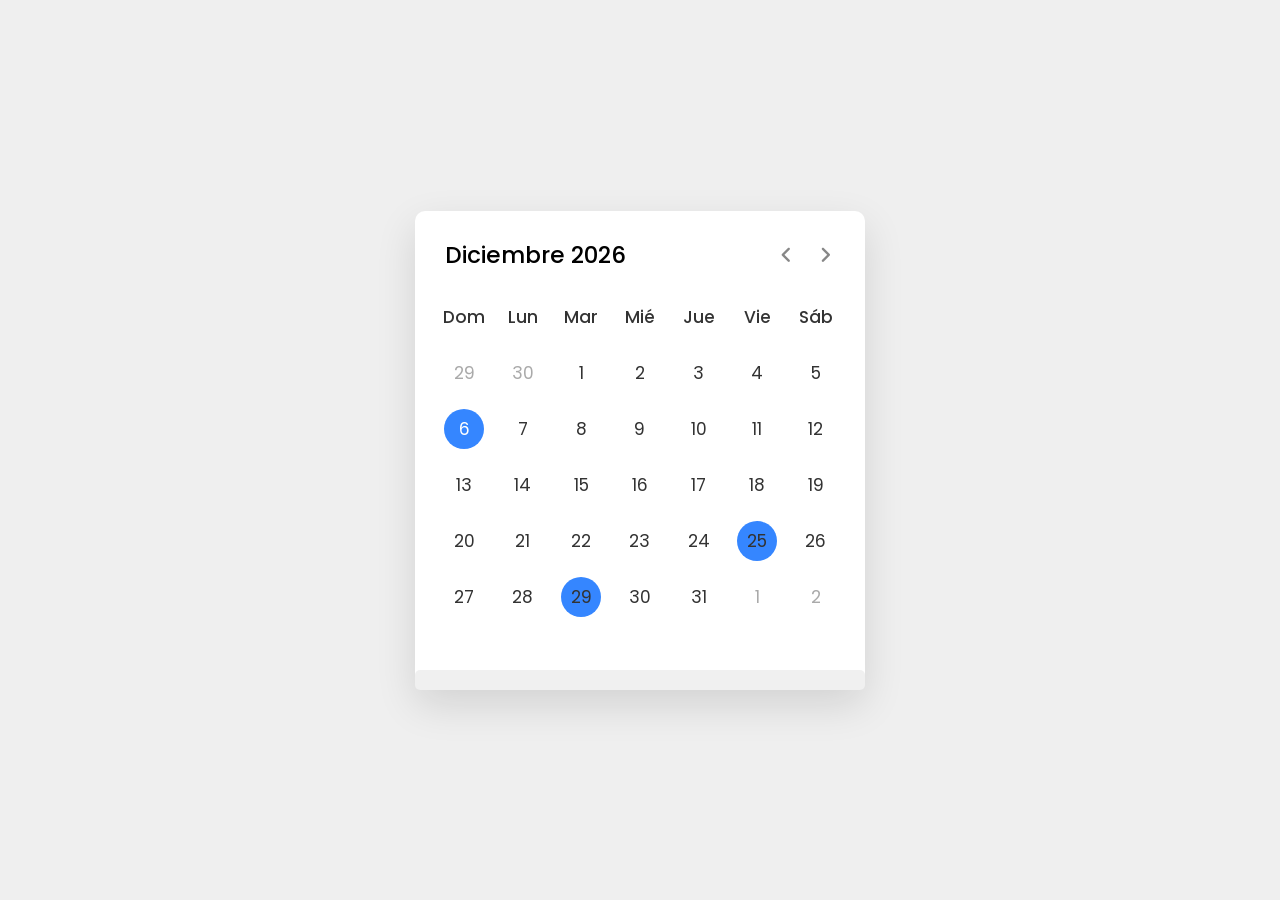
==== Calendario.html @ 5bd5974f "Add files via upload" ====
<!DOCTYPE html>
<html lang="en" dir="ltr">
  <head>
    <meta charset="utf-8">
    <title>Dynamic Calendar JavaScript | CodingNepal</title>
    <link rel="stylesheet" href="css/calendario.css">
    <meta name="viewport" content="width=device-width, initial-scale=1.0">
    <link rel="stylesheet" href="https://fonts.googleapis.com/css2?family=Material+Symbols+Rounded:opsz,wght,FILL,GRAD@20..48,100..700,0..1,-50..200">
    <script src="javascript/calendario.js" defer></script>
  </head>
  <body>
    <div class="wrapper">
      <header>
        <p class="current-date"></p>
        <div class="icons">
          <span id="prev" class="material-symbols-rounded">chevron_left</span>
          <span id="next" class="material-symbols-rounded">chevron_right</span>
        </div>
      </header>
      <div class="calendar">
        <ul class="weeks">
            <li>Dom</li>
            <li>Lun</li>
            <li>Mar</li>
            <li>Mié</li>
            <li>Jue</li>
            <li>Vie</li>
            <li>Sáb</li>
        </ul>
        <ul class="days"></ul>
    </div>
    <div id="text-container" class="text-container"></div>
    </div>
  </body>
</html>
---- css/calendario.css ----
/* Import Google font - Poppins */
@import url('https://fonts.googleapis.com/css2?family=Poppins:wght@400;500;600&display=swap');
*{
  margin: 0;
  padding: 0;
  box-sizing: border-box;
  font-family: 'Poppins', sans-serif;
}
body{
  display: flex;
  align-items: center;
  padding: 0 10px;
  justify-content: center;
  min-height: 100vh;
  background: #efefef;
}
.wrapper{
  width: 450px;
  background: #fff;
  border-radius: 10px;
  box-shadow: 0 15px 40px rgba(0,0,0,0.12);
}
.wrapper header{
  display: flex;
  align-items: center;
  padding: 25px 30px 10px;
  justify-content: space-between;
}
header .icons{
  display: flex;
}
header .icons span{
  height: 38px;
  width: 38px;
  margin: 0 1px;
  cursor: pointer;
  color: #878787;
  text-align: center;
  line-height: 38px;
  font-size: 1.9rem;
  user-select: none;
  border-radius: 50%;
}
.icons span:last-child{
  margin-right: -10px;
}
header .icons span:hover{
  background: #f2f2f2;
}
header .current-date{
  font-size: 1.45rem;
  font-weight: 500;
}
.calendar{
  padding: 20px;
}
.calendar ul{
  display: flex;
  flex-wrap: wrap;
  list-style: none;
  text-align: center;
}
.calendar .days{
  margin-bottom: 20px;
}
.calendar li{
  color: #333;
  width: calc(100% / 7);
  font-size: 1.07rem;
}
.calendar .weeks li{
  font-weight: 500;
  cursor: default;
}
.calendar .days li{
  z-index: 1;
  cursor: pointer;
  position: relative;
  margin-top: 30px;
}
.days li.inactive{
  color: #aaa;
}
.days li.active{
  color: #fff;
}
.days li::before{
  position: absolute;
  content: "";
  left: 50%;
  top: 50%;
  height: 40px;
  width: 40px;
  z-index: -1;
  border-radius: 50%;
  transform: translate(-50%, -50%);
}
.days li.active::before{
  background: #3586ff;
}
.days li:not(.active):hover::before{
  background: #efefef;
}

.text-container {
  margin-top: 20px;
  padding: 10px;
  background: #f0f0f0;
  border-radius: 5px;
  text-align: center;
  font-size: 16px;
  color: #333;
}

.special::before {
  position: absolute;
  content: "";
  left: 50%;
  top: 50%;
  height: 40px;
  width: 40px;
  z-index: -1;
  border-radius: 50%;
  transform: translate(-50%, -50%);
  background: #3586ff; /* Color de fondo para el día especial */
}
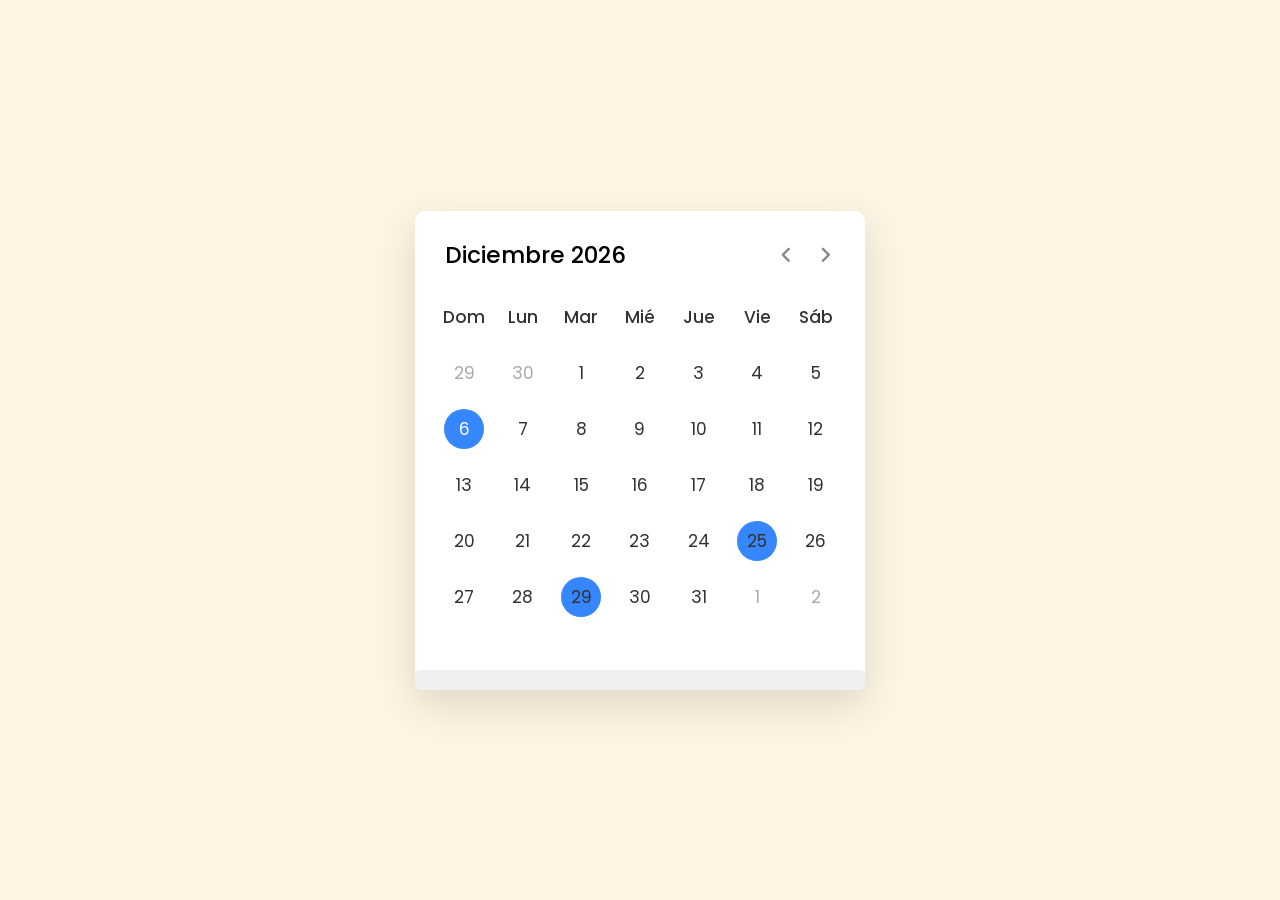
==== commit e8b8ed4a: "Add files via upload" ====
--- a/Calendario.html
+++ b/Calendario.html
@@ -31,5 +31,10 @@
     </div>
     <div id="text-container" class="text-container"></div>
     </div>
+    <script
+        src="https://chatbot-veterinaria.vercel.app/martina-chat.js"
+        data-url="https://chatbot-veterinaria.vercel.app"
+        defer
+    ></script>
   </body>
 </html>
--- a/css/calendario.css
+++ b/css/calendario.css
@@ -12,7 +12,7 @@
   padding: 0 10px;
   justify-content: center;
   min-height: 100vh;
-  background: #efefef;
+  background: #FDF4E3;
 }
 .wrapper{
   width: 450px;
